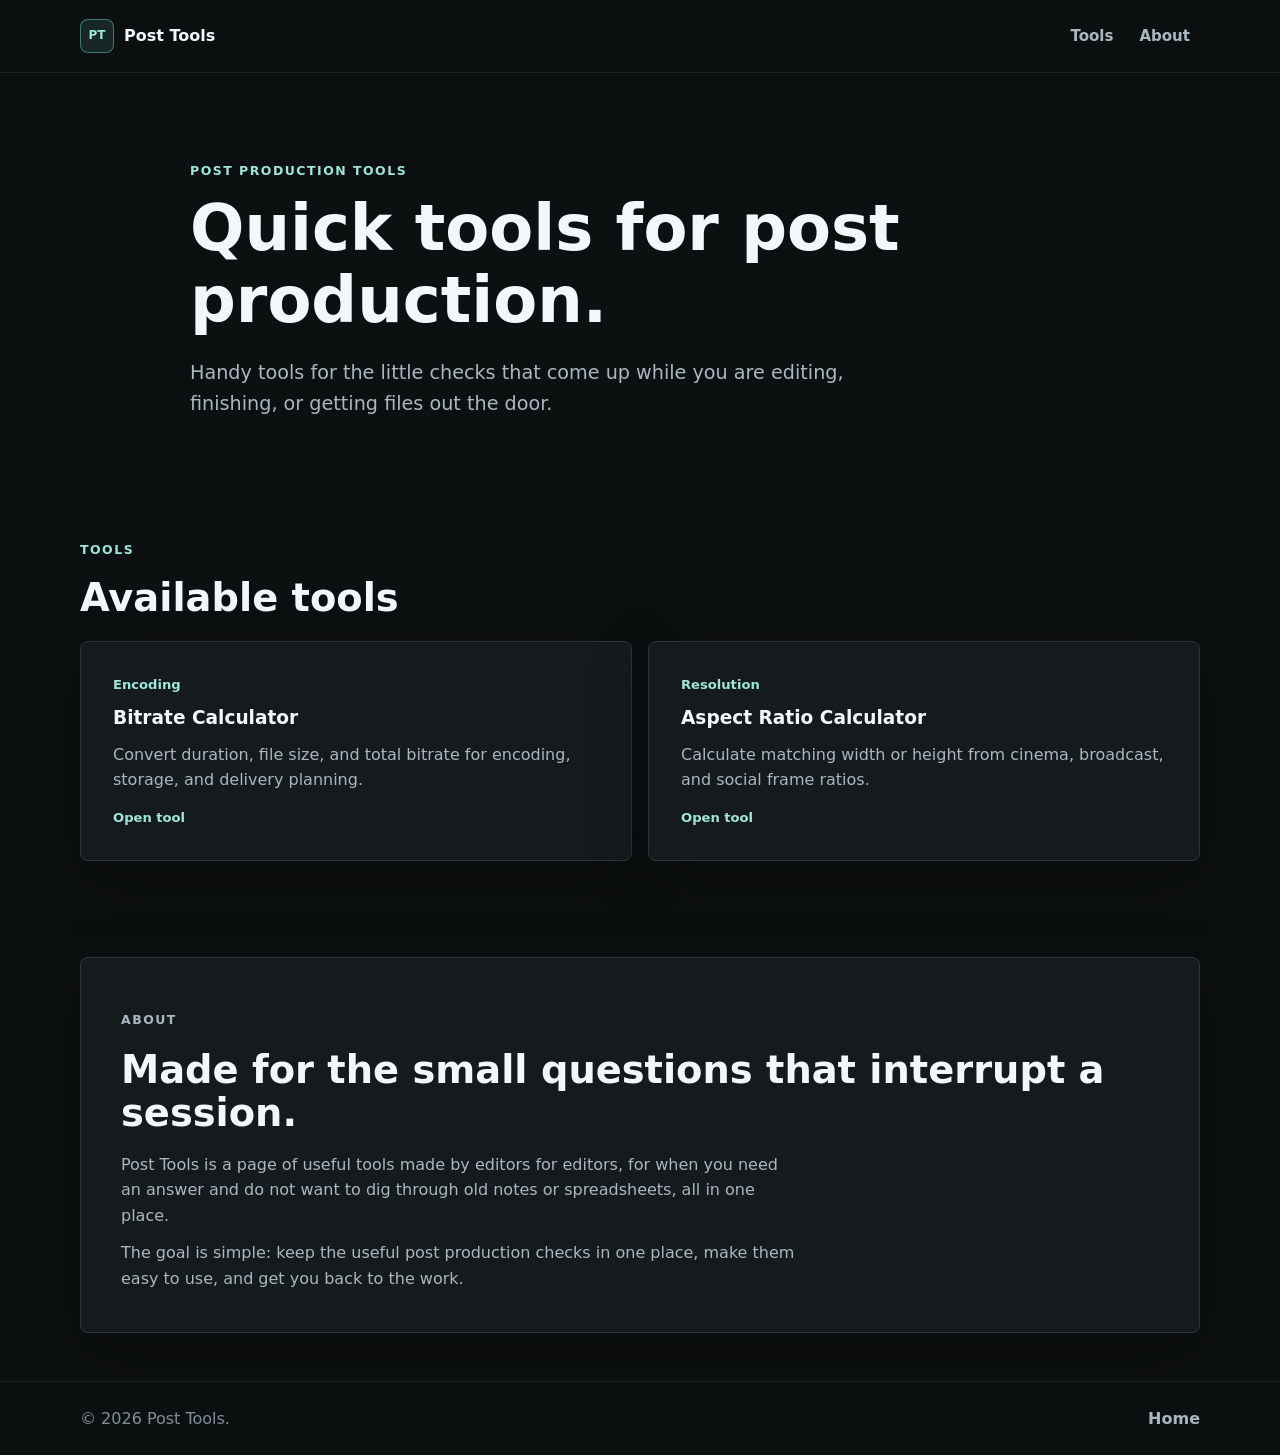
==== index.html @ 7413d3e5 "Initial Post Tools site" ====
<!doctype html>
<html lang="en">
  <head>
    <meta charset="utf-8">
    <meta name="viewport" content="width=device-width, initial-scale=1">
    <meta name="robots" content="index, follow">
    <meta name="description" content="Post Tools is a growing collection of handy post production tools for the quick checks that come up during real editing and delivery work.">
    <meta name="application-name" content="Post Tools">
    <meta name="theme-color" content="#0d1011">

    <meta property="og:type" content="website">
    <meta property="og:locale" content="en_US">
    <meta property="og:site_name" content="Post Tools">
    <meta property="og:title" content="Post Tools | Handy Post Production Tools">
    <meta property="og:description" content="Handy post production tools for the quick checks that come up during real editing and delivery work.">

    <meta name="twitter:card" content="summary">
    <meta name="twitter:title" content="Post Tools | Handy Post Production Tools">
    <meta name="twitter:description" content="Handy post production tools for the quick checks that come up during real editing and delivery work.">

    <title>Post Tools | Handy Post Production Tools</title>
    <link rel="stylesheet" href="assets/styles.css">

    <script type="application/ld+json">
      {
        "@context": "https://schema.org",
        "@type": "WebSite",
        "name": "Post Tools",
        "description": "A growing collection of handy post production tools for the quick checks that come up during real editing and delivery work.",
        "inLanguage": "en"
      }
    </script>
  </head>
  <body>
    <a class="skip-link" href="#tools">Skip to tools</a>

    <header class="site-header">
      <div class="container header-inner">
        <a class="brand" href="index.html" aria-label="Post Tools home">
          <span class="brand-mark" aria-hidden="true">PT</span>
          <span>Post Tools</span>
        </a>

        <nav class="site-nav" aria-label="Primary navigation">
          <a href="#tools">Tools</a>
          <a href="#about">About</a>
        </nav>
      </div>
    </header>

    <main>
      <section class="intro-section" aria-labelledby="page-title">
        <div class="container intro-grid">
          <div class="intro-copy">
            <p class="eyebrow">Post production tools</p>
            <h1 id="page-title">Quick tools for post production.</h1>
            <p class="intro-text">
              Handy tools for the little checks that come up while you are editing, finishing, or getting files out the door.
            </p>
          </div>
        </div>
      </section>

      <section class="tools-section" id="tools" aria-labelledby="tools-title">
        <div class="container">
          <div class="section-heading">
            <p class="eyebrow">Tools</p>
            <h2 id="tools-title">Available tools</h2>
          </div>

          <div class="tool-grid">
            <a class="tool-card" href="bitrate-calculator.html">
              <span class="tool-card-label">Encoding</span>
              <h3>Bitrate Calculator</h3>
              <p>Convert duration, file size, and total bitrate for encoding, storage, and delivery planning.</p>
              <span class="tool-card-cta">Open tool</span>
            </a>

            <a class="tool-card" href="aspect-ratio-calculator.html">
              <span class="tool-card-label">Resolution</span>
              <h3>Aspect Ratio Calculator</h3>
              <p>Calculate matching width or height from cinema, broadcast, and social frame ratios.</p>
              <span class="tool-card-cta">Open tool</span>
            </a>
          </div>
        </div>
      </section>

      <section class="about-section" id="about" aria-labelledby="about-title">
        <div class="container about-card">
          <p class="eyebrow">About</p>
          <h2 id="about-title">Made for the small questions that interrupt a session.</h2>
          <div class="about-copy">
            <p>
              Post Tools is a page of useful tools made by editors for editors, for when you need an answer
              and do not want to dig through old notes or spreadsheets, all in one place.
            </p>
            <p>
              The goal is simple: keep the useful post production checks in one place, make them easy to use,
              and get you back to the work.
            </p>
          </div>
        </div>
      </section>
    </main>

    <footer class="site-footer">
      <div class="container footer-inner">
        <p>&copy; 2026 Post Tools.</p>
        <a href="index.html" aria-label="Back to Post Tools home">Home</a>
      </div>
    </footer>
  </body>
</html>
---- assets/styles.css ----
:root {
  color-scheme: dark;
  --background: #0d1011;
  --surface: #151a1d;
  --surface-strong: #1b2226;
  --text: #f4f7f9;
  --muted: #a9b7c3;
  --subtle: #7f8e9a;
  --line: #2c363b;
  --accent: #6fd3c0;
  --accent-strong: #9ee6d8;
  --shadow: 0 18px 60px rgb(0 0 0 / 28%);
  --max-width: 1120px;
}

* {
  box-sizing: border-box;
}

html {
  min-width: 320px;
  scroll-behavior: smooth;
}

body {
  margin: 0;
  background: var(--background);
  color: var(--text);
  font-family:
    Inter, ui-sans-serif, system-ui, -apple-system, BlinkMacSystemFont, "Segoe UI",
    sans-serif;
  font-size: 16px;
  line-height: 1.6;
  text-rendering: optimizeLegibility;
  -webkit-font-smoothing: antialiased;
}

body::selection {
  background: var(--accent);
  color: #07100e;
}

a {
  color: inherit;
}

button,
input,
select {
  font: inherit;
}

input:not([type="radio"]):not([type="checkbox"]),
select {
  width: 100%;
  min-width: 0;
  min-height: 46px;
  border: 1px solid var(--line);
  border-radius: 6px;
  background: #101416;
  color: var(--text);
  padding: 10px 12px;
}

input:not([type="radio"]):not([type="checkbox"]):focus,
select:focus {
  border-color: rgb(111 211 192 / 72%);
  outline: 2px solid rgb(111 211 192 / 22%);
  outline-offset: 2px;
}

input[readonly] {
  border-color: rgb(111 211 192 / 58%);
  background: rgb(111 211 192 / 10%);
  color: var(--accent-strong);
}

.button {
  display: inline-flex;
  align-items: center;
  justify-content: center;
  min-height: 44px;
  border: 1px solid rgb(111 211 192 / 58%);
  border-radius: 8px;
  background: var(--accent);
  color: #07100e;
  padding: 10px 14px;
  font-weight: 800;
  text-decoration: none;
  cursor: pointer;
}

.button:hover,
.button:focus-visible {
  background: var(--accent-strong);
  outline: none;
}

.container {
  width: min(100% - 32px, var(--max-width));
  margin: 0 auto;
}

.skip-link {
  position: absolute;
  left: 16px;
  top: 12px;
  z-index: 10;
  transform: translateY(-140%);
  border-radius: 6px;
  background: var(--accent);
  color: #07100e;
  padding: 8px 12px;
  font-weight: 700;
  text-decoration: none;
  transition: transform 160ms ease;
}

.skip-link:focus {
  transform: translateY(0);
}

.site-header {
  position: sticky;
  top: 0;
  z-index: 5;
  border-bottom: 1px solid rgb(255 255 255 / 8%);
  background: rgb(13 16 17 / 88%);
  -webkit-backdrop-filter: blur(16px);
  backdrop-filter: blur(16px);
}

.header-inner {
  display: flex;
  align-items: center;
  justify-content: space-between;
  gap: 16px;
  min-height: 72px;
}

.brand {
  display: inline-flex;
  align-items: center;
  gap: 10px;
  min-width: 0;
  color: var(--text);
  font-size: 1rem;
  font-weight: 800;
  text-decoration: none;
}

.brand-mark {
  display: inline-grid;
  place-items: center;
  flex: 0 0 auto;
  width: 34px;
  height: 34px;
  border: 1px solid rgb(111 211 192 / 48%);
  border-radius: 8px;
  background: rgb(111 211 192 / 12%);
  color: var(--accent-strong);
  font-size: 0.75rem;
  font-weight: 800;
}

.site-nav {
  display: flex;
  align-items: center;
  justify-content: flex-end;
  gap: 6px;
  flex-wrap: wrap;
}

.site-nav a {
  border-radius: 6px;
  color: var(--muted);
  padding: 8px 10px;
  font-size: 0.94rem;
  font-weight: 700;
  text-decoration: none;
}

.site-nav a:hover,
.site-nav a:focus-visible {
  background: rgb(255 255 255 / 7%);
  color: var(--text);
  outline: none;
}

.intro-section {
  padding: 40px 0 36px;
}

.intro-grid {
  max-width: 780px;
}

.intro-copy {
  max-width: 760px;
}

.eyebrow {
  margin: 0 0 12px;
  color: var(--accent-strong);
  font-size: 0.78rem;
  font-weight: 800;
  text-transform: uppercase;
  letter-spacing: 0.12em;
}

h1,
h2,
h3,
p {
  overflow-wrap: break-word;
}

h1,
h2,
h3 {
  margin: 0;
  line-height: 1.12;
}

h1 {
  max-width: 800px;
  font-size: 2.3rem;
}

h2 {
  font-size: 1.75rem;
}

h3 {
  font-size: 1.16rem;
}

.intro-text {
  max-width: 660px;
  margin: 22px 0 0;
  color: var(--muted);
  font-size: 1.06rem;
}

.empty-state,
.about-card,
.calculator-card,
.result-card,
.source-card {
  border: 1px solid var(--line);
  border-radius: 8px;
  background: var(--surface);
  box-shadow: var(--shadow);
}

.tools-section,
.about-section {
  padding: 48px 0;
}

.section-heading {
  display: grid;
  gap: 4px;
  max-width: 720px;
  margin-bottom: 22px;
}

.empty-state {
  padding: 24px;
}

.empty-state p,
.about-card p,
.source-card p {
  max-width: 680px;
  margin: 12px 0 0;
  color: var(--muted);
}

.about-card {
  display: grid;
  gap: 18px;
  padding: 24px;
}

.about-copy {
  display: grid;
  gap: 12px;
  max-width: 760px;
}

.about-copy p {
  margin: 0;
}

.tool-grid {
  display: grid;
  grid-template-columns: repeat(auto-fit, minmax(min(100%, 280px), 1fr));
  gap: 16px;
}

.tool-card {
  display: grid;
  gap: 12px;
  min-height: 220px;
  border: 1px solid var(--line);
  border-radius: 8px;
  background: var(--surface);
  padding: 24px;
  text-decoration: none;
  box-shadow: var(--shadow);
}

.tool-card:hover,
.tool-card:focus-visible {
  border-color: rgb(111 211 192 / 54%);
  background: var(--surface-strong);
  outline: none;
}

.tool-card-label,
.tool-card-cta,
.preset-family,
.preset-count {
  color: var(--accent-strong);
  font-size: 0.82rem;
  font-weight: 800;
}

.tool-card p {
  margin: 0;
  color: var(--muted);
}

.tool-card-cta {
  align-self: end;
}

.tool-intro {
  padding: 40px 0 24px;
}

.workspace-section {
  padding: 0 0 48px;
}

.bitrate-workspace {
  display: grid;
  gap: 20px;
}

.bitrate-workspace-main {
  display: grid;
}

.calculator-section {
  padding: 0 0 48px;
}

.bitrate-workspace > .calculator-section {
  padding: 0;
}

.calculator-layout {
  display: grid;
  gap: 20px;
}

.aspect-layout {
  align-items: start;
}

.calculator-card,
.result-card,
.source-card {
  padding: 20px;
}

.calculator-card {
  container-type: inline-size;
}

.calculator-heading {
  display: grid;
  gap: 4px;
}

.calculator-heading .eyebrow {
  margin-bottom: 12px;
}

.calculator-actions {
  display: flex;
  justify-content: flex-end;
  margin-top: 22px;
}

.secondary-button {
  border-color: var(--line);
  background: #101416;
  color: var(--muted);
}

.secondary-button:hover,
.secondary-button:focus-visible {
  border-color: rgb(111 211 192 / 54%);
  background: var(--surface-strong);
  color: var(--text);
}

.solve-options {
  display: grid;
  grid-template-columns: repeat(3, minmax(0, 1fr));
  gap: 8px;
  margin: 24px 0;
  border: 0;
  padding: 0;
}

.solve-options legend {
  margin-bottom: 10px;
  color: var(--muted);
  font-weight: 800;
}

.solve-options label {
  display: flex;
  align-items: center;
  justify-content: center;
  gap: 8px;
  min-width: 0;
  border: 1px solid var(--line);
  border-radius: 8px;
  background: #101416;
  color: var(--muted);
  padding: 10px;
  font-weight: 800;
}

.solve-options input {
  flex: 0 0 auto;
  accent-color: var(--accent);
}

.solve-options label:has(input:checked) {
  border-color: rgb(111 211 192 / 66%);
  background: rgb(111 211 192 / 12%);
  color: var(--text);
}

.aspect-solve-options {
  grid-template-columns: repeat(2, minmax(0, 1fr));
}

.input-grid {
  display: grid;
  grid-template-columns: 1fr;
  gap: 16px;
}

.dimension-grid {
  display: grid;
  grid-template-columns: 1fr;
  gap: 16px;
}

.field-card {
  display: grid;
  align-content: start;
  gap: 8px;
  min-width: 0;
}

.field-card label,
.audio-row label,
.preset-controls label,
.ratio-controls label {
  color: var(--text);
  font-weight: 800;
}

.field-card p {
  margin: 0;
  color: var(--subtle);
  font-size: 0.9rem;
}

.field-card.is-solved label::after {
  content: " result";
  color: var(--accent-strong);
  font-size: 0.82rem;
}

.dimension-grid .field-card.is-input label::after {
  content: " input";
  color: var(--subtle);
  font-size: 0.82rem;
}

.compound-input {
  display: grid;
  grid-template-columns: minmax(0, 1fr) minmax(84px, max-content);
  gap: 8px;
}

.compact-input {
  max-width: 300px;
}

.audio-details {
  margin-top: 22px;
  border-top: 1px solid var(--line);
  padding-top: 18px;
}

.audio-details summary {
  color: var(--muted);
  cursor: pointer;
  font-weight: 800;
}

.audio-panel {
  display: grid;
  gap: 14px;
  margin-top: 14px;
}

.checkbox-row {
  display: flex;
  align-items: center;
  gap: 10px;
  color: var(--text);
  font-weight: 800;
}

.checkbox-row input {
  flex: 0 0 auto;
  accent-color: var(--accent);
}

.audio-row {
  display: grid;
  gap: 8px;
}

.audio-suggestions {
  margin: 0;
  color: var(--subtle);
  font-size: 0.9rem;
}

.audio-row:has(input:disabled) {
  opacity: 0.55;
}

@container (min-width: 660px) {
  .input-grid {
    grid-template-columns: repeat(3, minmax(0, 1fr));
  }

  .dimension-grid {
    grid-template-columns: repeat(2, minmax(0, 1fr));
  }
}

.result-card {
  align-self: start;
}

.result-card h2 {
  margin-bottom: 22px;
}

.result-list {
  display: grid;
  gap: 12px;
  margin: 0;
}

.result-list div {
  display: flex;
  justify-content: space-between;
  gap: 16px;
  border-bottom: 1px solid var(--line);
  padding-bottom: 12px;
}

.result-list dt {
  color: var(--muted);
  font-weight: 700;
}

.result-list dd {
  margin: 0;
  color: var(--text);
  font-weight: 800;
  text-align: right;
}

.audio-summary {
  margin: 18px 0 0;
  color: var(--accent-strong);
  font-weight: 800;
}

.result-note {
  margin: 18px 0 0;
  color: var(--muted);
  font-size: 0.94rem;
}

.ratio-picker {
  display: grid;
  gap: 16px;
  margin-top: 28px;
  border-top: 1px solid var(--line);
  padding-top: 22px;
}

.ratio-card .ratio-picker {
  margin-top: 0;
  border-top: 0;
  padding-top: 0;
}

.ratio-picker-heading {
  display: grid;
  gap: 8px;
}

.ratio-picker-heading .eyebrow,
.ratio-picker-heading p,
.visualization-copy {
  margin: 0;
}

.ratio-picker-heading p:not(.eyebrow),
.visualization-copy {
  color: var(--muted);
}

.ratio-controls {
  display: grid;
  grid-template-columns: repeat(auto-fit, minmax(min(100%, 220px), 1fr));
  gap: 12px;
}

.ratio-controls label {
  display: grid;
  gap: 8px;
}

.ratio-table-wrap {
  overflow-x: auto;
  border: 1px solid var(--line);
  border-radius: 8px;
  background: #101416;
}

.ratio-table {
  width: 100%;
  min-width: 580px;
  border-collapse: collapse;
}

.ratio-table th,
.ratio-table td {
  border-bottom: 1px solid var(--line);
  padding: 12px;
  text-align: left;
  vertical-align: middle;
}

.ratio-table th {
  color: var(--subtle);
  font-size: 0.78rem;
  font-weight: 800;
  text-transform: uppercase;
  letter-spacing: 0.08em;
}

.ratio-table td {
  color: var(--muted);
  font-weight: 700;
}

.ratio-table td:nth-child(2),
.ratio-table td:nth-child(3) {
  color: var(--text);
}

.ratio-table td:last-child {
  width: 112px;
}

.ratio-table tr:last-child td {
  border-bottom: 0;
}

.ratio-table tr.is-selected {
  background: rgb(111 211 192 / 10%);
}

.ratio-table-button {
  display: inline-flex;
  align-items: center;
  justify-content: center;
  width: 100%;
  min-height: 38px;
  border: 1px solid var(--line);
  border-radius: 8px;
  background: #20272b;
  color: var(--muted);
  padding: 8px 10px;
  font-weight: 800;
  cursor: pointer;
}

.ratio-table-button:hover,
.ratio-table-button:focus-visible {
  border-color: rgb(111 211 192 / 54%);
  background: #2a3338;
  color: var(--text);
  outline: none;
}

.ratio-table-button.is-selected {
  border-color: rgb(111 211 192 / 66%);
  background: rgb(111 211 192 / 18%);
  color: var(--accent-strong);
}

@media (max-width: 700px) {
  .ratio-table-wrap {
    overflow-x: visible;
  }

  .ratio-table {
    min-width: 0;
  }

  .ratio-table thead {
    display: none;
  }

  .ratio-table,
  .ratio-table tbody,
  .ratio-table tr,
  .ratio-table td {
    display: block;
  }

  .ratio-table tr {
    border-bottom: 1px solid var(--line);
    padding: 12px;
  }

  .ratio-table tr:last-child {
    border-bottom: 0;
  }

  .ratio-table th,
  .ratio-table td {
    border-bottom: 0;
    padding: 0;
  }

  .ratio-table td {
    display: flex;
    align-items: center;
    justify-content: space-between;
    gap: 14px;
    padding: 3px 0;
  }

  .ratio-table td::before {
    flex: 0 0 auto;
    color: var(--subtle);
    font-size: 0.74rem;
    font-weight: 800;
    text-transform: uppercase;
    letter-spacing: 0.08em;
  }

  .ratio-table td:nth-child(1)::before {
    content: "Type";
  }

  .ratio-table td:nth-child(2)::before {
    content: "Ratio";
  }

  .ratio-table td:nth-child(3)::before {
    content: "Decimal";
  }

  .ratio-table td:last-child {
    display: block;
    width: auto;
    padding-top: 10px;
  }

  .ratio-table td:last-child::before {
    content: none;
  }
}

.visualization-card {
  display: grid;
  gap: 18px;
}

.visualization-card h2 {
  margin-bottom: 0;
}

.visual-stage {
  display: grid;
  gap: 12px;
}

.reference-frame {
  --target-width: 100%;
  --target-height: 100%;
  position: relative;
  width: 100%;
  aspect-ratio: 16 / 9;
  overflow: hidden;
  border: 1px solid rgb(111 211 192 / 58%);
  border-radius: 8px;
  background: #1f9d73;
  box-shadow: inset 0 0 0 1px rgb(255 255 255 / 12%);
}

.visual-bar {
  position: absolute;
  z-index: 1;
  background: rgb(126 136 142 / 68%);
  pointer-events: none;
}

.visual-bar-top {
  top: 0;
  right: 0;
  left: 0;
  height: calc((100% - var(--target-height)) / 2);
}

.visual-bar-bottom {
  right: 0;
  bottom: 0;
  left: 0;
  height: calc((100% - var(--target-height)) / 2);
}

.visual-bar-left {
  top: calc((100% - var(--target-height)) / 2);
  bottom: calc((100% - var(--target-height)) / 2);
  left: 0;
  width: calc((100% - var(--target-width)) / 2);
}

.visual-bar-right {
  top: calc((100% - var(--target-height)) / 2);
  right: 0;
  bottom: calc((100% - var(--target-height)) / 2);
  width: calc((100% - var(--target-width)) / 2);
}

.target-frame {
  position: absolute;
  top: 50%;
  left: 50%;
  z-index: 2;
  width: var(--target-width);
  height: var(--target-height);
  transform: translate(-50%, -50%);
  border: 2px solid rgb(244 247 249 / 88%);
  box-shadow: inset 0 0 0 1px rgb(13 16 17 / 42%);
  pointer-events: none;
}

.visual-dimension {
  position: absolute;
  z-index: 3;
  max-width: calc(var(--target-width) - 16px);
  overflow: hidden;
  border: 1px solid rgb(244 247 249 / 24%);
  border-radius: 6px;
  background: rgb(13 16 17 / 78%);
  color: var(--text);
  padding: 4px 7px;
  font-size: 0.78rem;
  font-weight: 800;
  line-height: 1.2;
  text-overflow: ellipsis;
  white-space: nowrap;
}

.visual-dimension-x {
  top: calc((100% - var(--target-height)) / 2 + 8px);
  left: 50%;
  transform: translateX(-50%);
}

.visual-dimension-y {
  top: 50%;
  right: calc((100% - var(--target-width)) / 2 + 8px);
  max-width: none;
  transform: translateY(-50%);
  writing-mode: vertical-rl;
}

.visualization-results {
  margin-top: 4px;
}

.presets-section,
.sources-section {
  padding: 48px 0;
}

.bitrate-workspace .presets-section,
.bitrate-workspace .sources-section {
  padding: 48px 0 0;
}

.preset-heading p {
  max-width: 760px;
  margin: 8px 0 0;
  color: var(--muted);
}

.preset-controls {
  display: grid;
  grid-template-columns: repeat(auto-fit, minmax(min(100%, 210px), 1fr));
  gap: 12px;
  margin-bottom: 16px;
}

.preset-controls label {
  display: grid;
  gap: 8px;
}

.preset-count {
  margin: 0 0 16px;
}

.preset-grid {
  display: grid;
  grid-template-columns: repeat(auto-fit, minmax(min(100%, 270px), 1fr));
  gap: 16px;
}

.preset-card {
  display: grid;
  gap: 16px;
  border: 1px solid var(--line);
  border-radius: 8px;
  background: var(--surface);
  padding: 18px;
}

.preset-card-header {
  display: grid;
  gap: 8px;
}

.preset-family,
.preset-card-header p,
.preset-note,
.preset-empty {
  margin: 0;
}

.preset-card-header p,
.preset-note {
  color: var(--muted);
  font-size: 0.94rem;
}

.preset-metrics {
  display: grid;
  grid-template-columns: repeat(2, minmax(0, 1fr));
  gap: 10px;
  margin: 0;
}

.preset-metrics div {
  border-left: 2px solid rgb(111 211 192 / 36%);
  padding-left: 10px;
}

.preset-metrics dt {
  color: var(--subtle);
  font-size: 0.78rem;
  font-weight: 800;
  text-transform: uppercase;
  letter-spacing: 0.08em;
}

.preset-metrics dd {
  margin: 4px 0 0;
  color: var(--text);
  font-weight: 800;
}

.preset-button {
  width: 100%;
  border-color: var(--line);
  background: #20272b;
  color: var(--muted);
}

.preset-button:hover,
.preset-button:focus-visible {
  border-color: rgb(111 211 192 / 54%);
  background: #2a3338;
  color: var(--text);
}

.preset-button.is-selected {
  border-color: rgb(111 211 192 / 66%);
  background: rgb(111 211 192 / 18%);
  color: var(--accent-strong);
}

.source-list {
  display: grid;
  gap: 8px;
  margin: 18px 0 0;
  padding-left: 20px;
  color: var(--muted);
}

.source-list a {
  color: var(--text);
  font-weight: 700;
}

.source-list a:hover,
.source-list a:focus-visible {
  color: var(--accent-strong);
  outline: none;
}

.site-footer {
  border-top: 1px solid rgb(255 255 255 / 8%);
  padding: 24px 0;
  color: var(--subtle);
}

.footer-inner {
  display: flex;
  align-items: center;
  justify-content: space-between;
  gap: 16px;
  flex-wrap: wrap;
}

.footer-inner p {
  margin: 0;
}

.footer-inner a {
  border-radius: 6px;
  color: var(--muted);
  font-weight: 700;
  text-decoration: none;
}

.footer-inner a:hover,
.footer-inner a:focus-visible {
  color: var(--text);
  outline: none;
}

@media (min-width: 760px) {
  .container {
    width: min(100% - 48px, var(--max-width));
  }

  .intro-grid {
    max-width: 900px;
  }

  h1 {
    font-size: 3.25rem;
  }

  h2 {
    font-size: 2.4rem;
  }

  .intro-text {
    font-size: 1.2rem;
  }

  .intro-section {
    padding: 72px 0 64px;
  }

  .tool-intro {
    padding: 56px 0 32px;
  }

  .empty-state,
  .about-card,
  .calculator-card,
  .result-card,
  .source-card {
    padding: 40px;
  }

  .tool-card {
    padding: 32px;
  }
}

@media (min-width: 1040px) {
  h1 {
    font-size: 4rem;
  }

  .intro-section {
    padding: 88px 0 72px;
  }

  .tool-intro {
    padding: 64px 0 32px;
  }

  .calculator-layout {
    grid-template-columns: minmax(0, 1.45fr) minmax(320px, 0.65fr);
    align-items: start;
  }

  .aspect-layout > .aspect-calculator-card,
  .aspect-layout > .ratio-card {
    grid-column: 1;
  }

  .aspect-layout > .visualization-card {
    grid-column: 2;
    grid-row: 1 / span 2;
  }

  .bitrate-workspace {
    grid-template-columns: minmax(0, 1.45fr) minmax(320px, 0.65fr);
    align-items: start;
  }

  .bitrate-workspace > .calculator-section,
  .bitrate-workspace-main {
    grid-column: 1;
  }

  .bitrate-workspace-main {
    grid-row: 2;
  }

  .bitrate-workspace > .result-card {
    grid-column: 2;
    grid-row: 1 / span 2;
  }

  .result-card {
    position: sticky;
    top: 96px;
  }
}

@media (max-width: 520px) {
  .site-nav {
    gap: 2px;
  }

  .site-nav a {
    padding: 8px;
  }

  .solve-options {
    grid-template-columns: 1fr;
  }

  .solve-options label {
    justify-content: flex-start;
  }

  .result-list div {
    display: grid;
    gap: 4px;
  }

  .result-list dd {
    text-align: left;
  }

  .preset-metrics {
    grid-template-columns: 1fr;
  }
}

@media (prefers-reduced-motion: reduce) {
  *,
  *::before,
  *::after {
    scroll-behavior: auto !important;
    transition-duration: 0.01ms !important;
    animation-duration: 0.01ms !important;
    animation-iteration-count: 1 !important;
  }
}
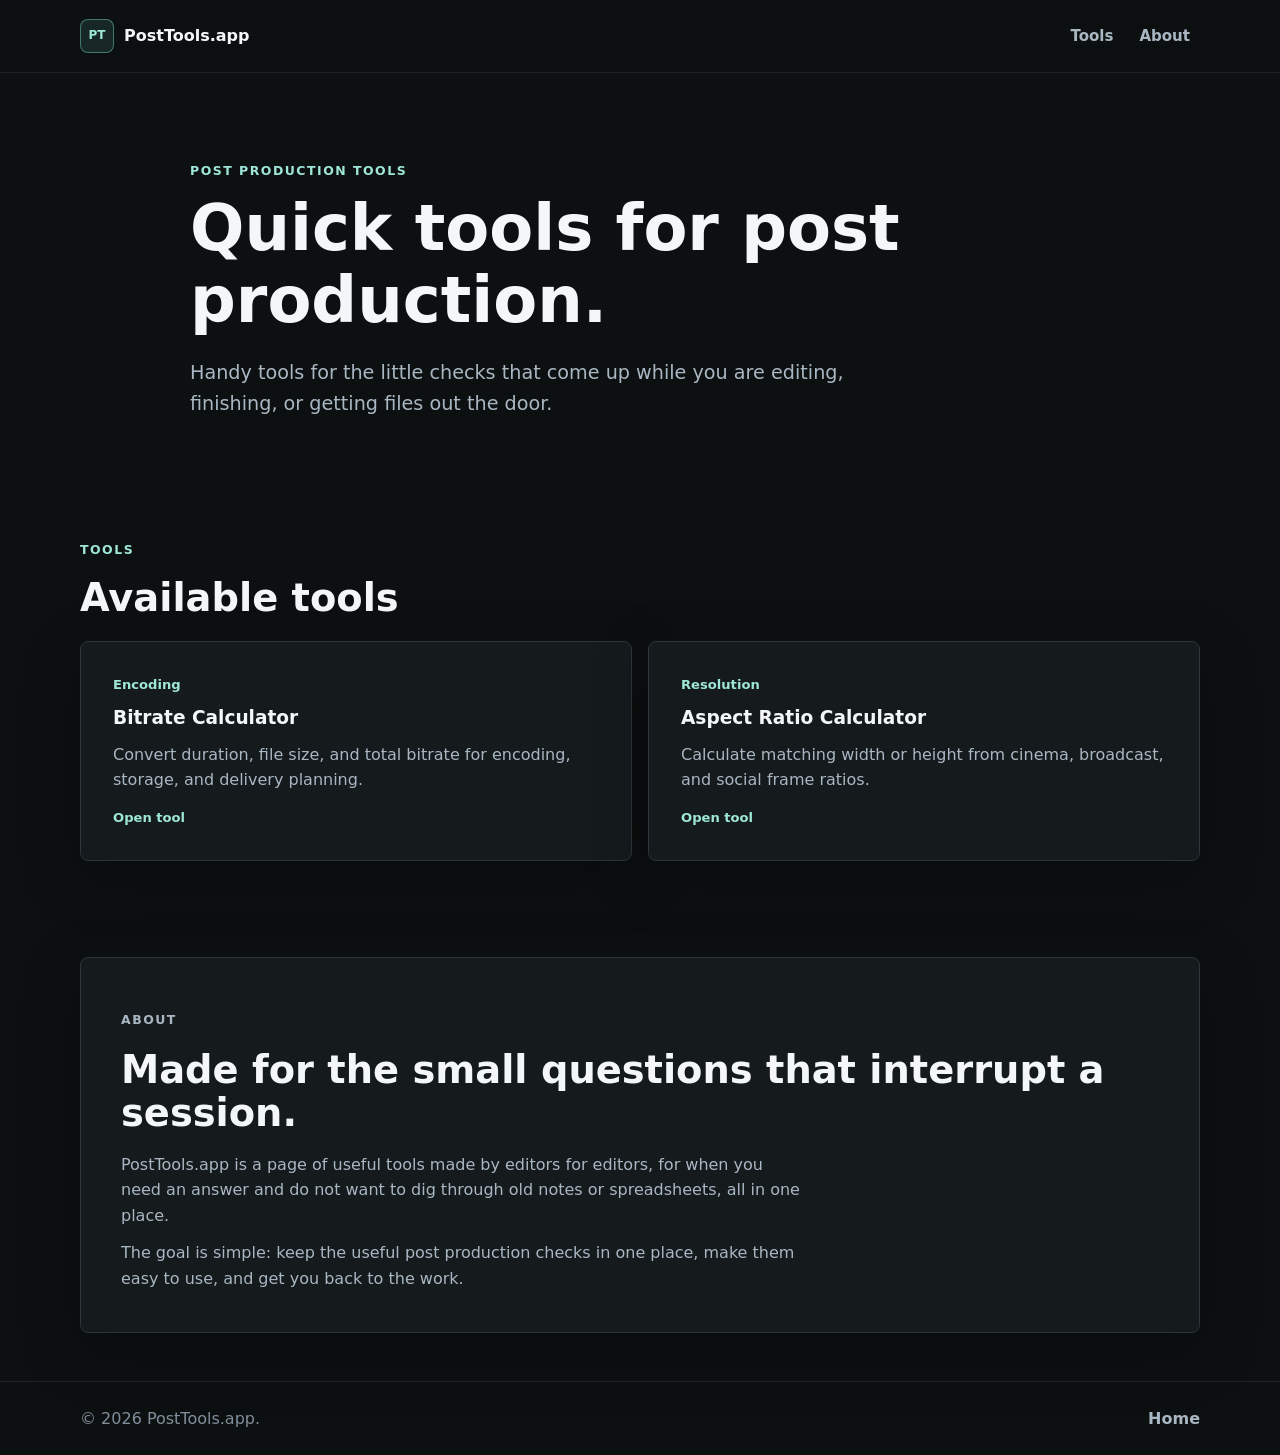
==== commit ad530441: "Rebrand site as PostTools.app" ====
--- a/index.html
+++ b/index.html
@@ -4,28 +4,28 @@
     <meta charset="utf-8">
     <meta name="viewport" content="width=device-width, initial-scale=1">
     <meta name="robots" content="index, follow">
-    <meta name="description" content="Post Tools is a growing collection of handy post production tools for the quick checks that come up during real editing and delivery work.">
-    <meta name="application-name" content="Post Tools">
+    <meta name="description" content="PostTools.app is a growing collection of handy post production tools for the quick checks that come up during real editing and delivery work.">
+    <meta name="application-name" content="PostTools.app">
     <meta name="theme-color" content="#0d1011">
 
     <meta property="og:type" content="website">
     <meta property="og:locale" content="en_US">
-    <meta property="og:site_name" content="Post Tools">
-    <meta property="og:title" content="Post Tools | Handy Post Production Tools">
+    <meta property="og:site_name" content="PostTools.app">
+    <meta property="og:title" content="PostTools.app | Handy Post Production Tools">
     <meta property="og:description" content="Handy post production tools for the quick checks that come up during real editing and delivery work.">
 
     <meta name="twitter:card" content="summary">
-    <meta name="twitter:title" content="Post Tools | Handy Post Production Tools">
+    <meta name="twitter:title" content="PostTools.app | Handy Post Production Tools">
     <meta name="twitter:description" content="Handy post production tools for the quick checks that come up during real editing and delivery work.">
 
-    <title>Post Tools | Handy Post Production Tools</title>
+    <title>PostTools.app | Handy Post Production Tools</title>
     <link rel="stylesheet" href="assets/styles.css">
 
     <script type="application/ld+json">
       {
         "@context": "https://schema.org",
         "@type": "WebSite",
-        "name": "Post Tools",
+        "name": "PostTools.app",
         "description": "A growing collection of handy post production tools for the quick checks that come up during real editing and delivery work.",
         "inLanguage": "en"
       }
@@ -36,9 +36,9 @@
 
     <header class="site-header">
       <div class="container header-inner">
-        <a class="brand" href="index.html" aria-label="Post Tools home">
+        <a class="brand" href="index.html" aria-label="PostTools.app home">
           <span class="brand-mark" aria-hidden="true">PT</span>
-          <span>Post Tools</span>
+          <span>PostTools.app</span>
         </a>
 
         <nav class="site-nav" aria-label="Primary navigation">
@@ -92,7 +92,7 @@
           <h2 id="about-title">Made for the small questions that interrupt a session.</h2>
           <div class="about-copy">
             <p>
-              Post Tools is a page of useful tools made by editors for editors, for when you need an answer
+              PostTools.app is a page of useful tools made by editors for editors, for when you need an answer
               and do not want to dig through old notes or spreadsheets, all in one place.
             </p>
             <p>
@@ -106,8 +106,8 @@
 
     <footer class="site-footer">
       <div class="container footer-inner">
-        <p>&copy; 2026 Post Tools.</p>
-        <a href="index.html" aria-label="Back to Post Tools home">Home</a>
+        <p>&copy; 2026 PostTools.app.</p>
+        <a href="index.html" aria-label="Back to PostTools.app home">Home</a>
       </div>
     </footer>
   </body>
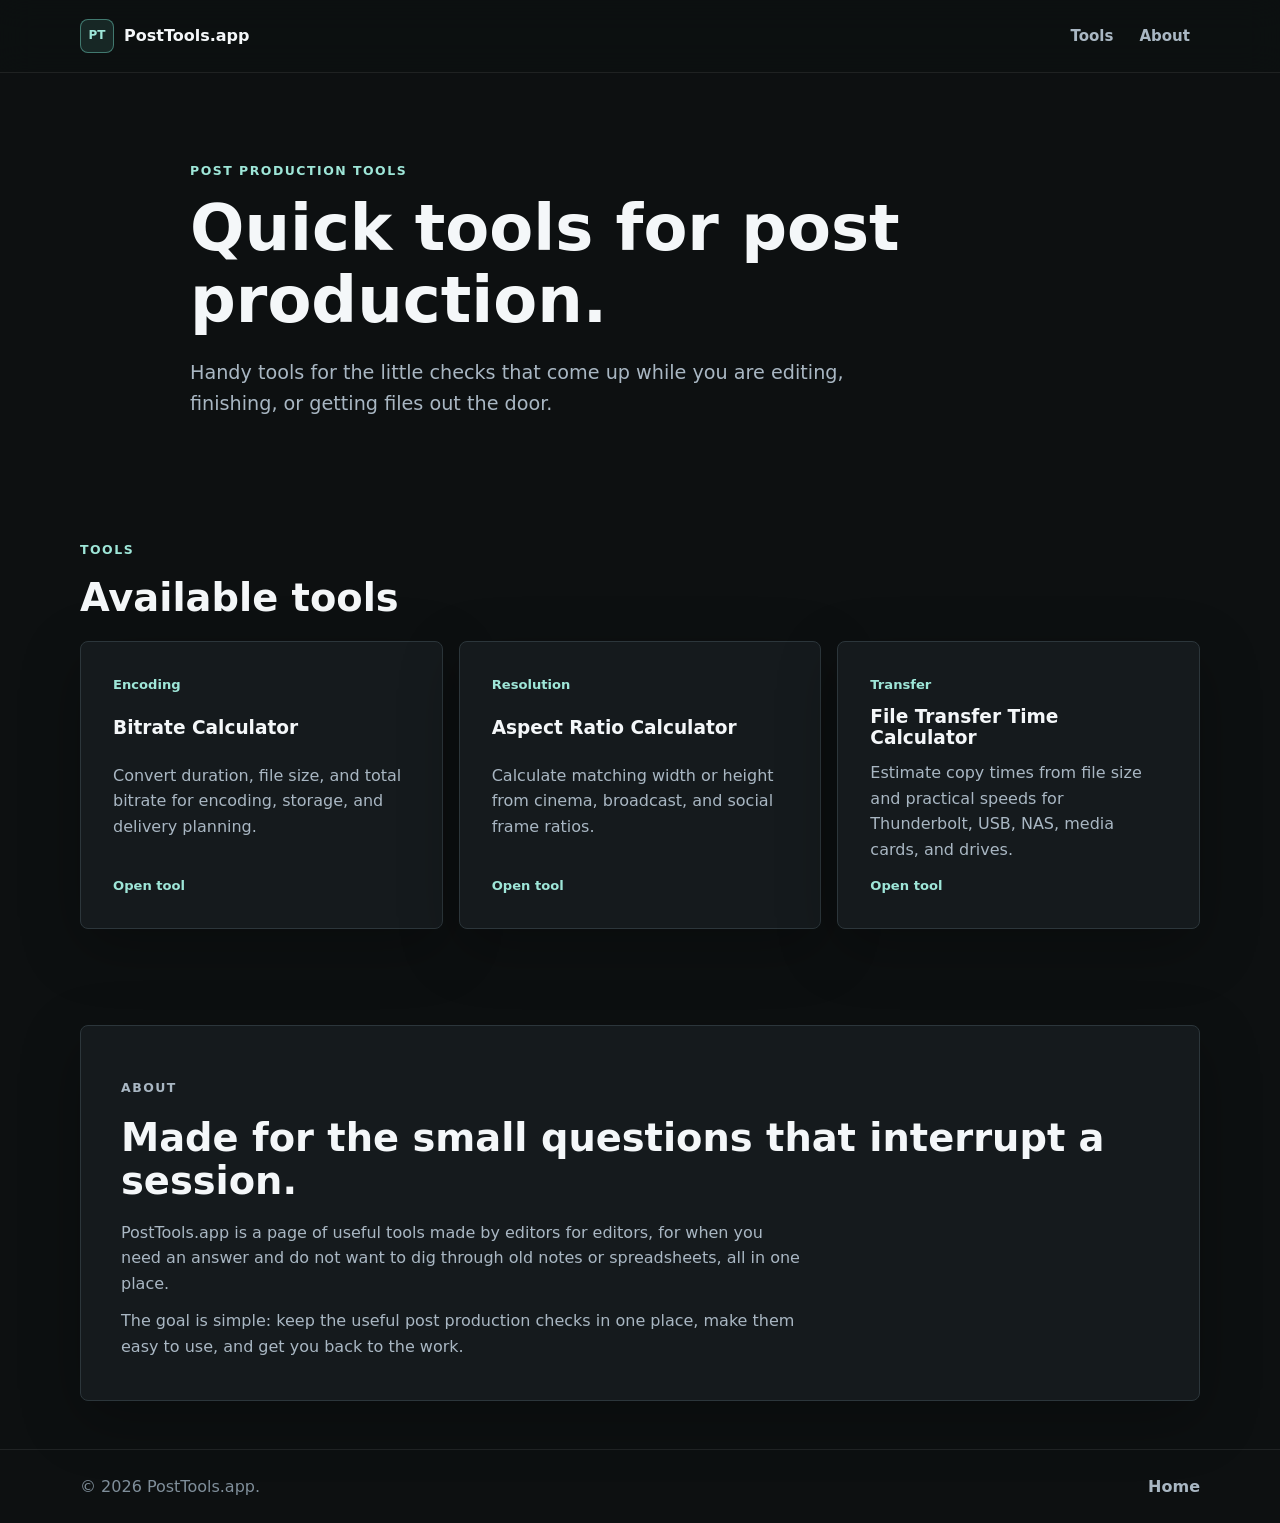
==== commit cc3ed6e2: "Add file transfer time calculator" ====
--- a/index.html
+++ b/index.html
@@ -82,6 +82,13 @@
               <p>Calculate matching width or height from cinema, broadcast, and social frame ratios.</p>
               <span class="tool-card-cta">Open tool</span>
             </a>
+
+            <a class="tool-card" href="file-transfer-time-calculator.html">
+              <span class="tool-card-label">Transfer</span>
+              <h3>File Transfer Time Calculator</h3>
+              <p>Estimate copy times from file size and practical speeds for Thunderbolt, USB, NAS, media cards, and drives.</p>
+              <span class="tool-card-cta">Open tool</span>
+            </a>
           </div>
         </div>
       </section>
--- a/assets/styles.css
+++ b/assets/styles.css
@@ -344,12 +344,14 @@
   padding: 0 0 48px;
 }
 
-.bitrate-workspace {
+.bitrate-workspace,
+.transfer-workspace {
   display: grid;
   gap: 20px;
 }
 
-.bitrate-workspace-main {
+.bitrate-workspace-main,
+.transfer-workspace-main {
   display: grid;
 }
 
@@ -357,7 +359,8 @@
   padding: 0 0 48px;
 }
 
-.bitrate-workspace > .calculator-section {
+.bitrate-workspace > .calculator-section,
+.transfer-workspace > .calculator-section {
   padding: 0;
 }
 
@@ -458,6 +461,10 @@
   gap: 16px;
 }
 
+.transfer-input-grid {
+  margin-top: 24px;
+}
+
 .dimension-grid {
   display: grid;
   grid-template-columns: 1fr;
@@ -556,6 +563,10 @@
 @container (min-width: 660px) {
   .input-grid {
     grid-template-columns: repeat(3, minmax(0, 1fr));
+  }
+
+  .transfer-input-grid {
+    grid-template-columns: repeat(2, minmax(0, 1fr));
   }
 
   .dimension-grid {
@@ -598,6 +609,12 @@
 }
 
 .audio-summary {
+  margin: 18px 0 0;
+  color: var(--accent-strong);
+  font-weight: 800;
+}
+
+.preset-summary {
   margin: 18px 0 0;
   color: var(--accent-strong);
   font-weight: 800;
@@ -921,7 +938,9 @@
 }
 
 .bitrate-workspace .presets-section,
-.bitrate-workspace .sources-section {
+.bitrate-workspace .sources-section,
+.transfer-workspace .presets-section,
+.transfer-workspace .sources-section {
   padding: 48px 0 0;
 }
 
@@ -1146,21 +1165,26 @@
     grid-row: 1 / span 2;
   }
 
-  .bitrate-workspace {
+  .bitrate-workspace,
+  .transfer-workspace {
     grid-template-columns: minmax(0, 1.45fr) minmax(320px, 0.65fr);
     align-items: start;
   }
 
   .bitrate-workspace > .calculator-section,
-  .bitrate-workspace-main {
+  .bitrate-workspace-main,
+  .transfer-workspace > .calculator-section,
+  .transfer-workspace-main {
     grid-column: 1;
   }
 
-  .bitrate-workspace-main {
+  .bitrate-workspace-main,
+  .transfer-workspace-main {
     grid-row: 2;
   }
 
-  .bitrate-workspace > .result-card {
+  .bitrate-workspace > .result-card,
+  .transfer-workspace > .result-card {
     grid-column: 2;
     grid-row: 1 / span 2;
   }
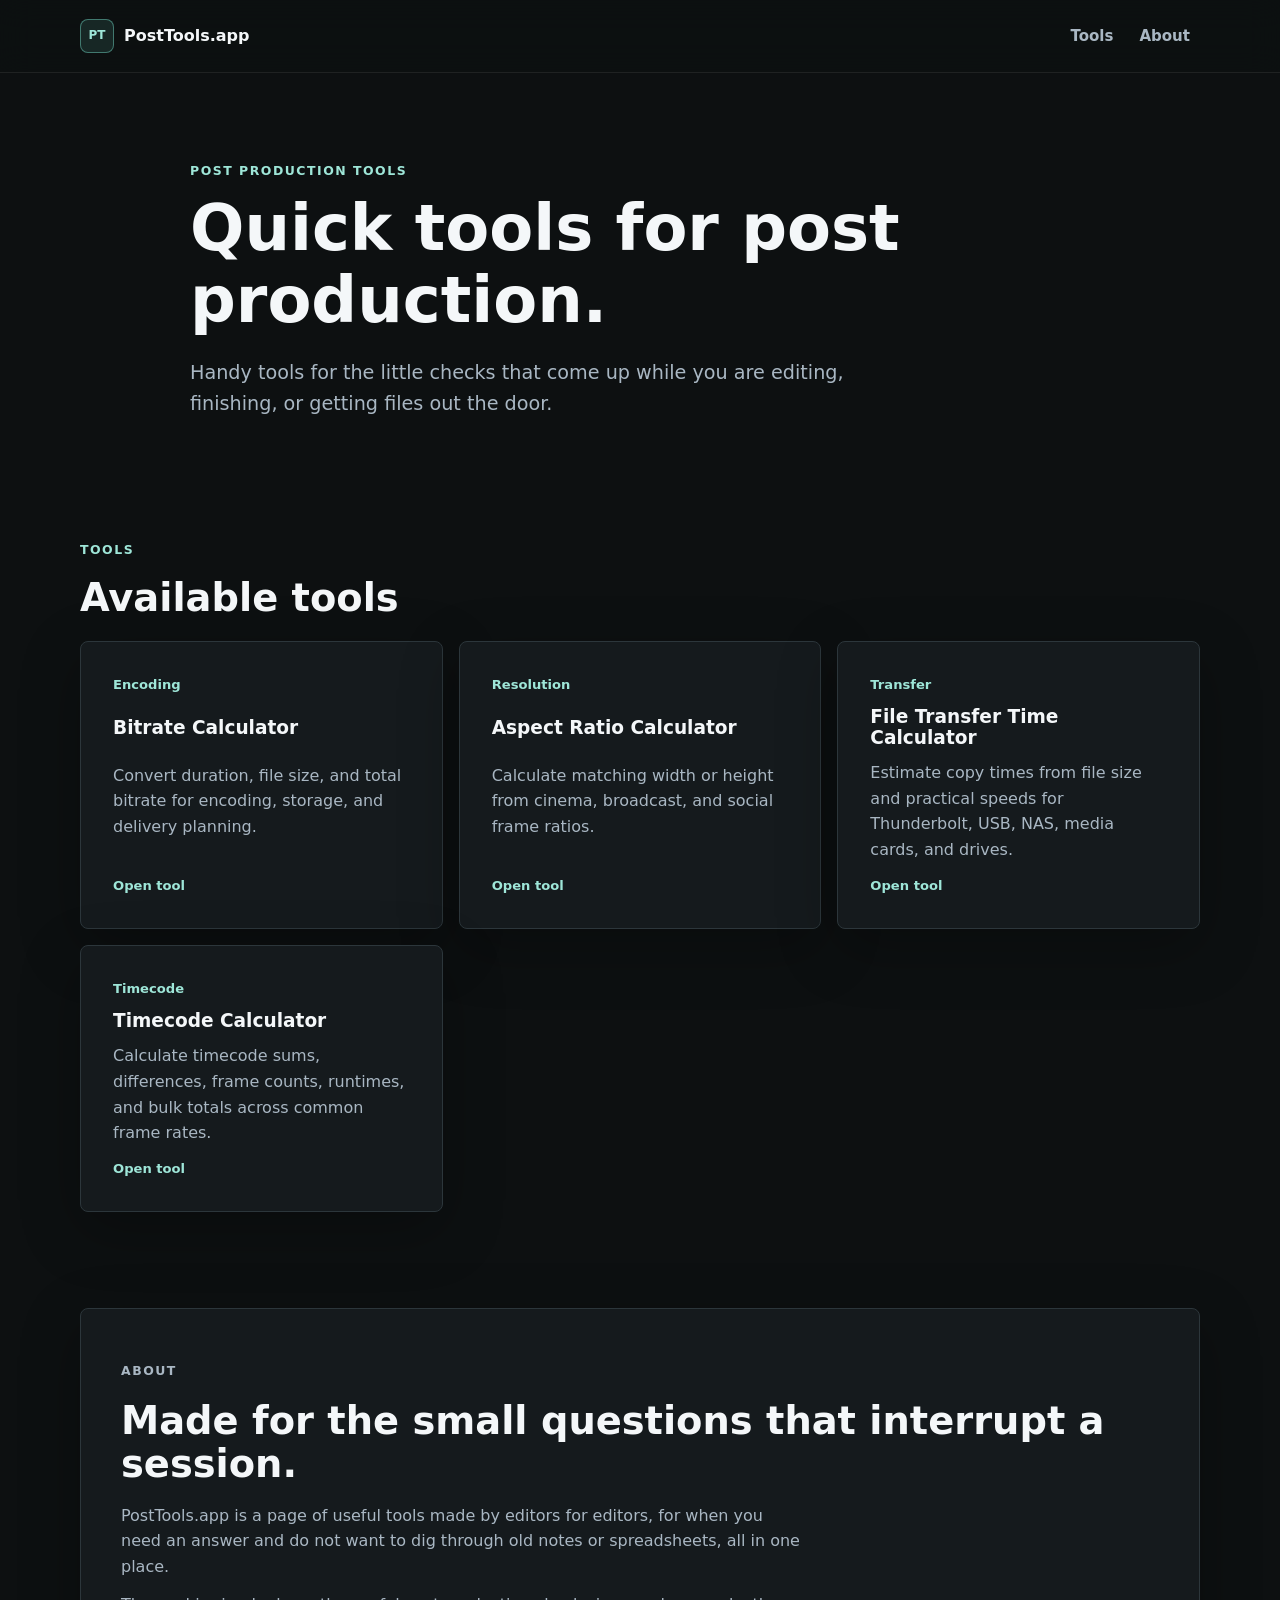
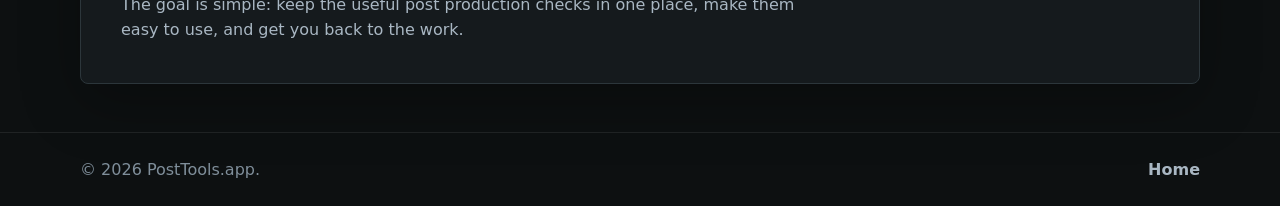
==== commit 9de596a3: "Add timecode calculator" ====
--- a/index.html
+++ b/index.html
@@ -89,6 +89,13 @@
               <p>Estimate copy times from file size and practical speeds for Thunderbolt, USB, NAS, media cards, and drives.</p>
               <span class="tool-card-cta">Open tool</span>
             </a>
+
+            <a class="tool-card" href="timecode-calculator.html">
+              <span class="tool-card-label">Timecode</span>
+              <h3>Timecode Calculator</h3>
+              <p>Calculate timecode sums, differences, frame counts, runtimes, and bulk totals across common frame rates.</p>
+              <span class="tool-card-cta">Open tool</span>
+            </a>
           </div>
         </div>
       </section>
--- a/assets/styles.css
+++ b/assets/styles.css
@@ -46,12 +46,14 @@
 
 button,
 input,
-select {
+select,
+textarea {
   font: inherit;
 }
 
 input:not([type="radio"]):not([type="checkbox"]),
-select {
+select,
+textarea {
   width: 100%;
   min-width: 0;
   min-height: 46px;
@@ -63,10 +65,15 @@
 }
 
 input:not([type="radio"]):not([type="checkbox"]):focus,
-select:focus {
+select:focus,
+textarea:focus {
   border-color: rgb(111 211 192 / 72%);
   outline: 2px solid rgb(111 211 192 / 22%);
   outline-offset: 2px;
+}
+
+textarea {
+  resize: vertical;
 }
 
 input[readonly] {
@@ -345,7 +352,8 @@
 }
 
 .bitrate-workspace,
-.transfer-workspace {
+.transfer-workspace,
+.timecode-workspace {
   display: grid;
   gap: 20px;
 }
@@ -360,7 +368,8 @@
 }
 
 .bitrate-workspace > .calculator-section,
-.transfer-workspace > .calculator-section {
+.transfer-workspace > .calculator-section,
+.timecode-workspace > .calculator-section {
   padding: 0;
 }
 
@@ -465,6 +474,23 @@
   margin-top: 24px;
 }
 
+.timecode-settings {
+  margin-top: 24px;
+}
+
+.timecode-input-grid {
+  margin-top: 24px;
+}
+
+.timecode-actions {
+  gap: 10px;
+  flex-wrap: wrap;
+}
+
+.timecode-actions .button {
+  min-width: 132px;
+}
+
 .dimension-grid {
   display: grid;
   grid-template-columns: 1fr;
@@ -566,6 +592,10 @@
   }
 
   .transfer-input-grid {
+    grid-template-columns: repeat(2, minmax(0, 1fr));
+  }
+
+  .timecode-input-grid {
     grid-template-columns: repeat(2, minmax(0, 1fr));
   }
 
@@ -932,6 +962,30 @@
   margin-top: 4px;
 }
 
+.bulk-timecode-details {
+  margin-top: 24px;
+  border-top: 1px solid var(--line);
+  padding-top: 18px;
+}
+
+.bulk-timecode-summary {
+  color: var(--accent-strong);
+  cursor: pointer;
+  font-weight: 800;
+}
+
+.bulk-timecode-panel {
+  display: grid;
+  gap: 22px;
+  margin-top: 22px;
+}
+
+.bulk-timecode-field textarea {
+  min-height: 190px;
+  font-family: ui-monospace, SFMono-Regular, Menlo, Monaco, Consolas, "Liberation Mono", monospace;
+  line-height: 1.5;
+}
+
 .presets-section,
 .sources-section {
   padding: 48px 0;
@@ -1166,7 +1220,8 @@
   }
 
   .bitrate-workspace,
-  .transfer-workspace {
+  .transfer-workspace,
+  .timecode-workspace {
     grid-template-columns: minmax(0, 1.45fr) minmax(320px, 0.65fr);
     align-items: start;
   }
@@ -1174,7 +1229,8 @@
   .bitrate-workspace > .calculator-section,
   .bitrate-workspace-main,
   .transfer-workspace > .calculator-section,
-  .transfer-workspace-main {
+  .transfer-workspace-main,
+  .timecode-workspace > .calculator-section {
     grid-column: 1;
   }
 
@@ -1184,7 +1240,8 @@
   }
 
   .bitrate-workspace > .result-card,
-  .transfer-workspace > .result-card {
+  .transfer-workspace > .result-card,
+  .timecode-workspace > .result-card {
     grid-column: 2;
     grid-row: 1 / span 2;
   }
